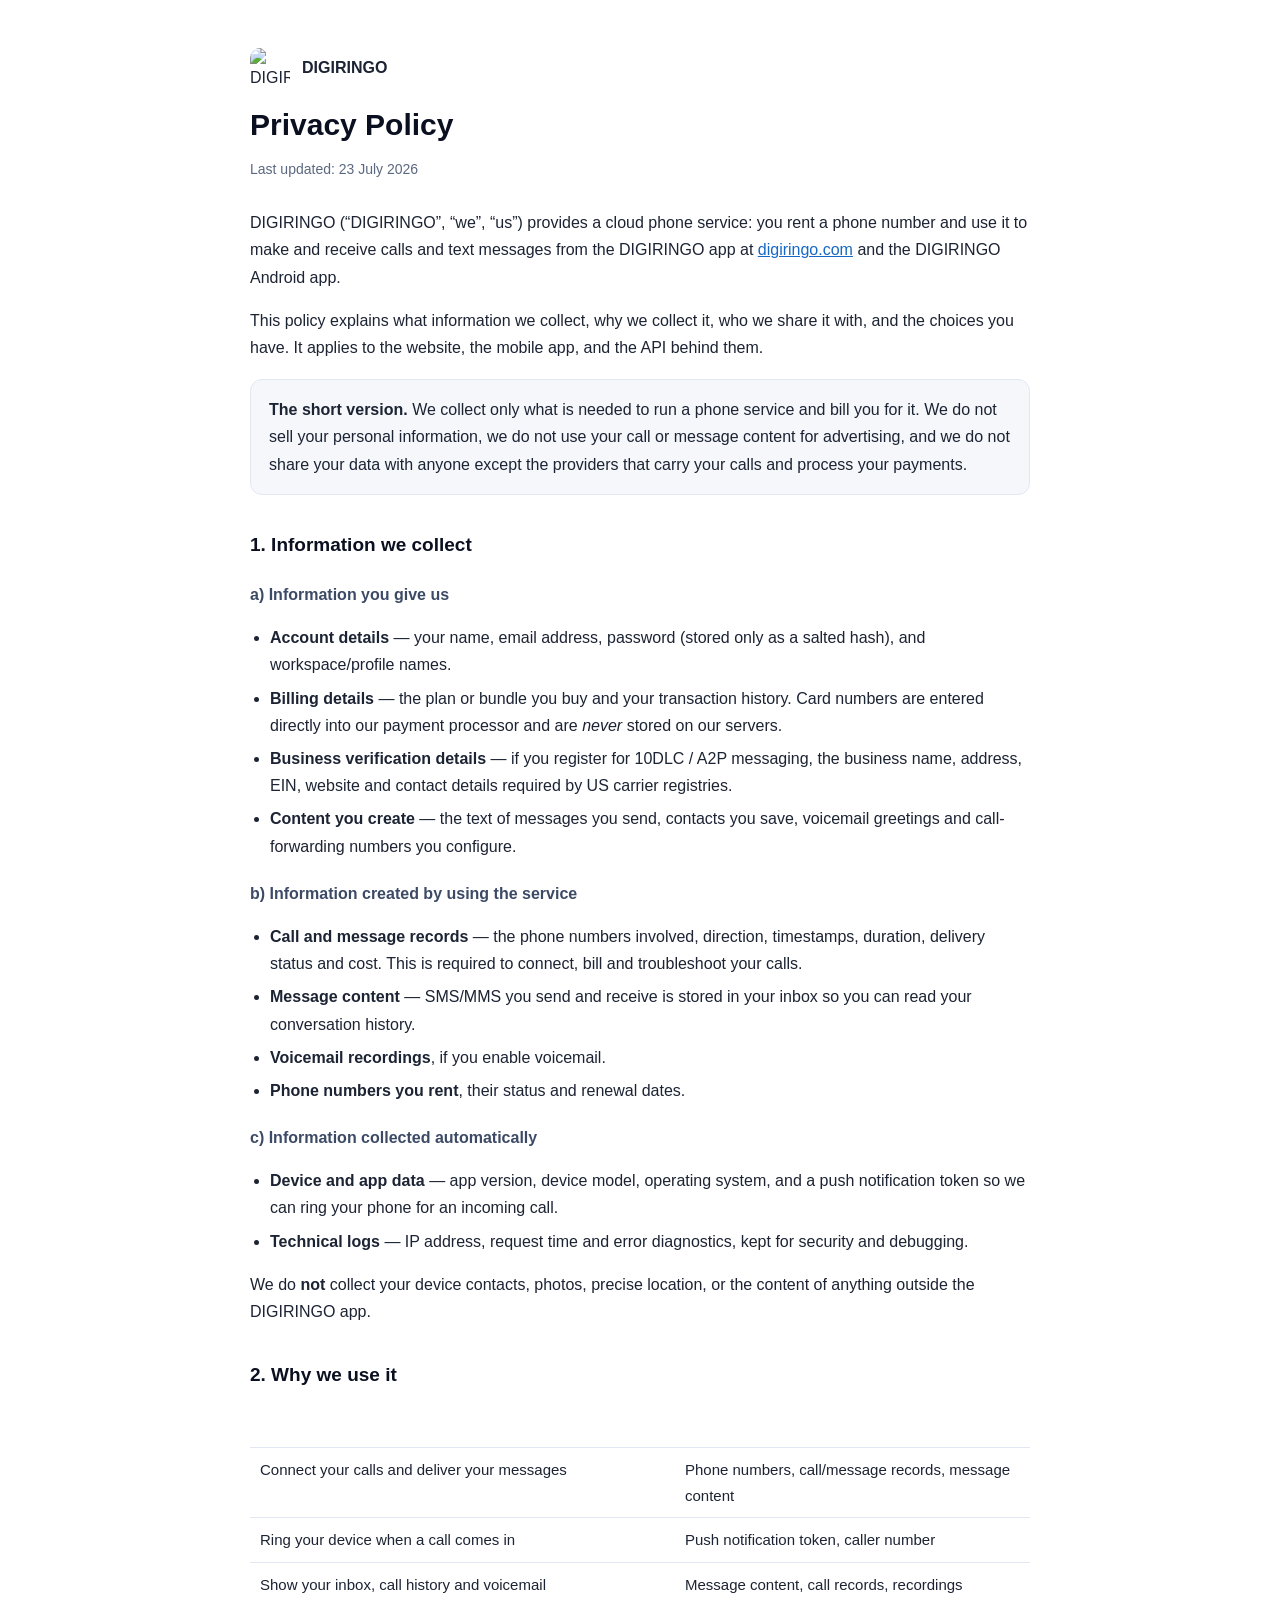
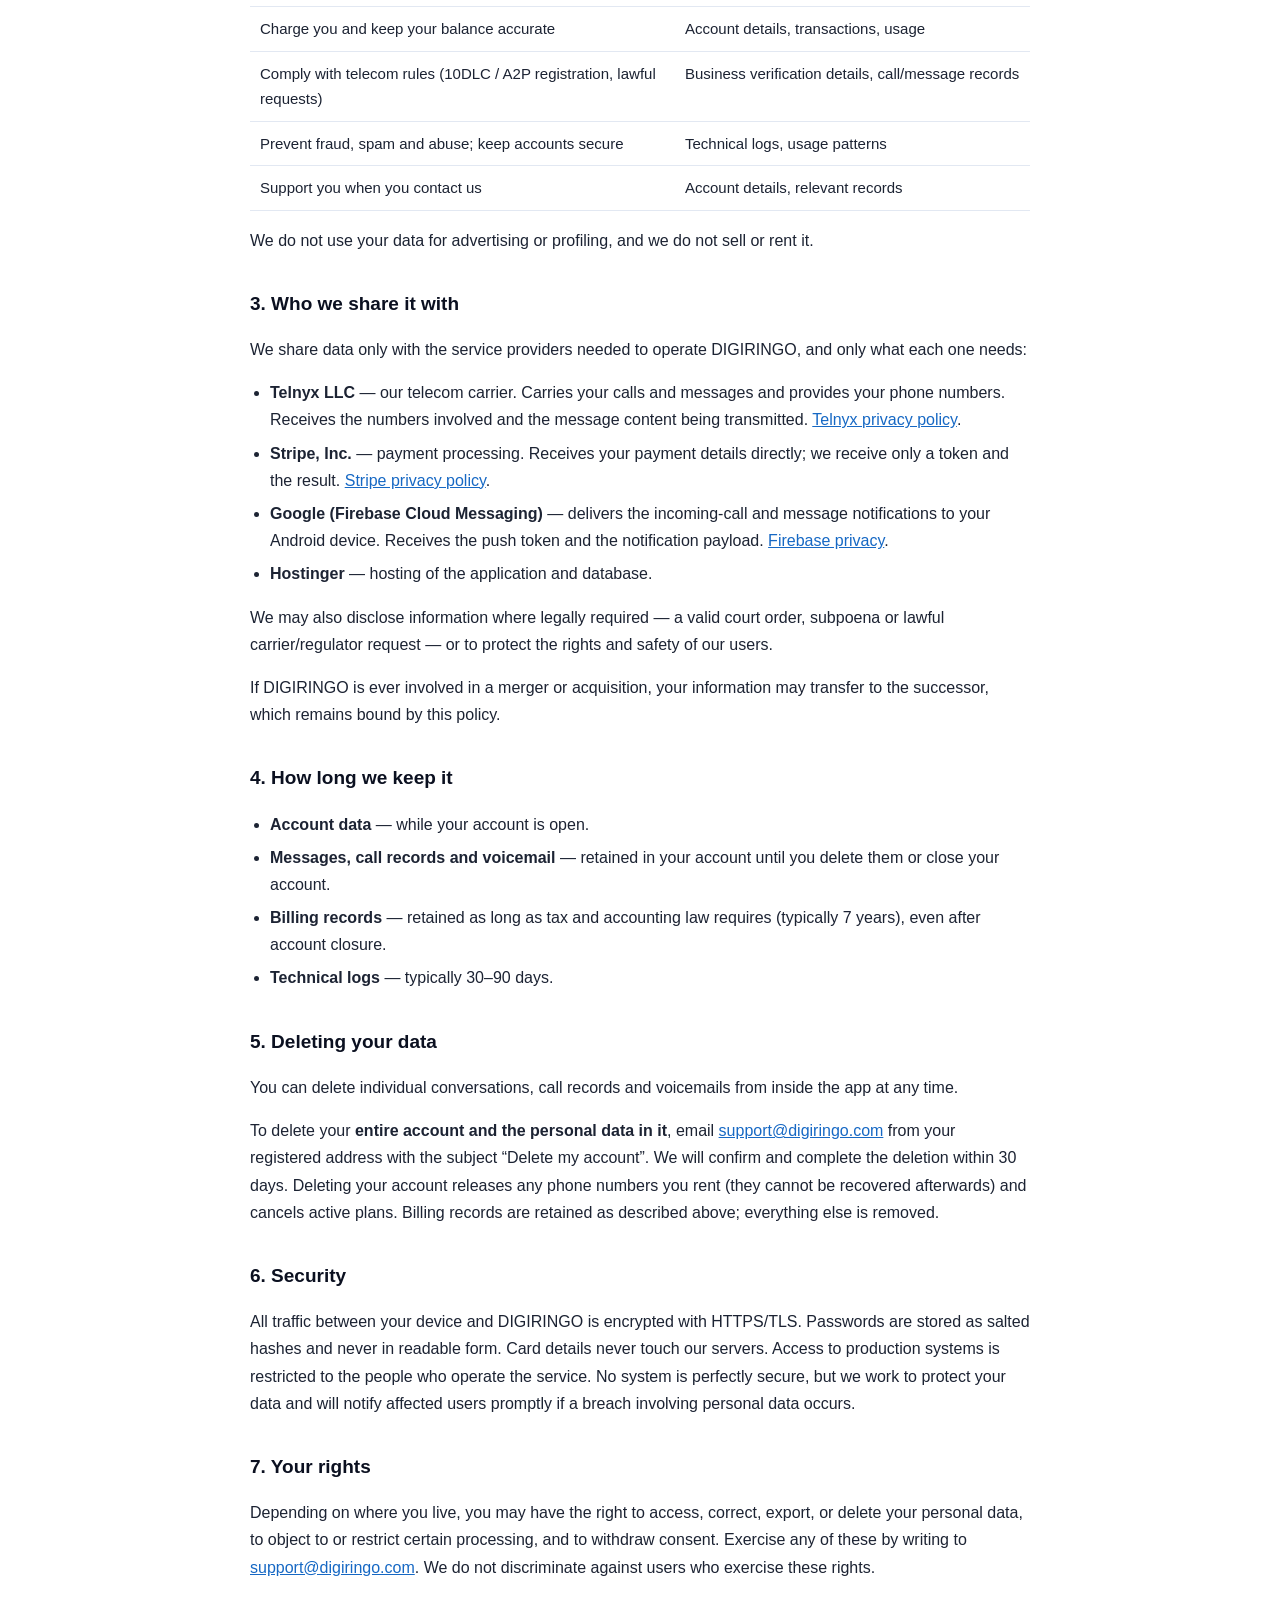
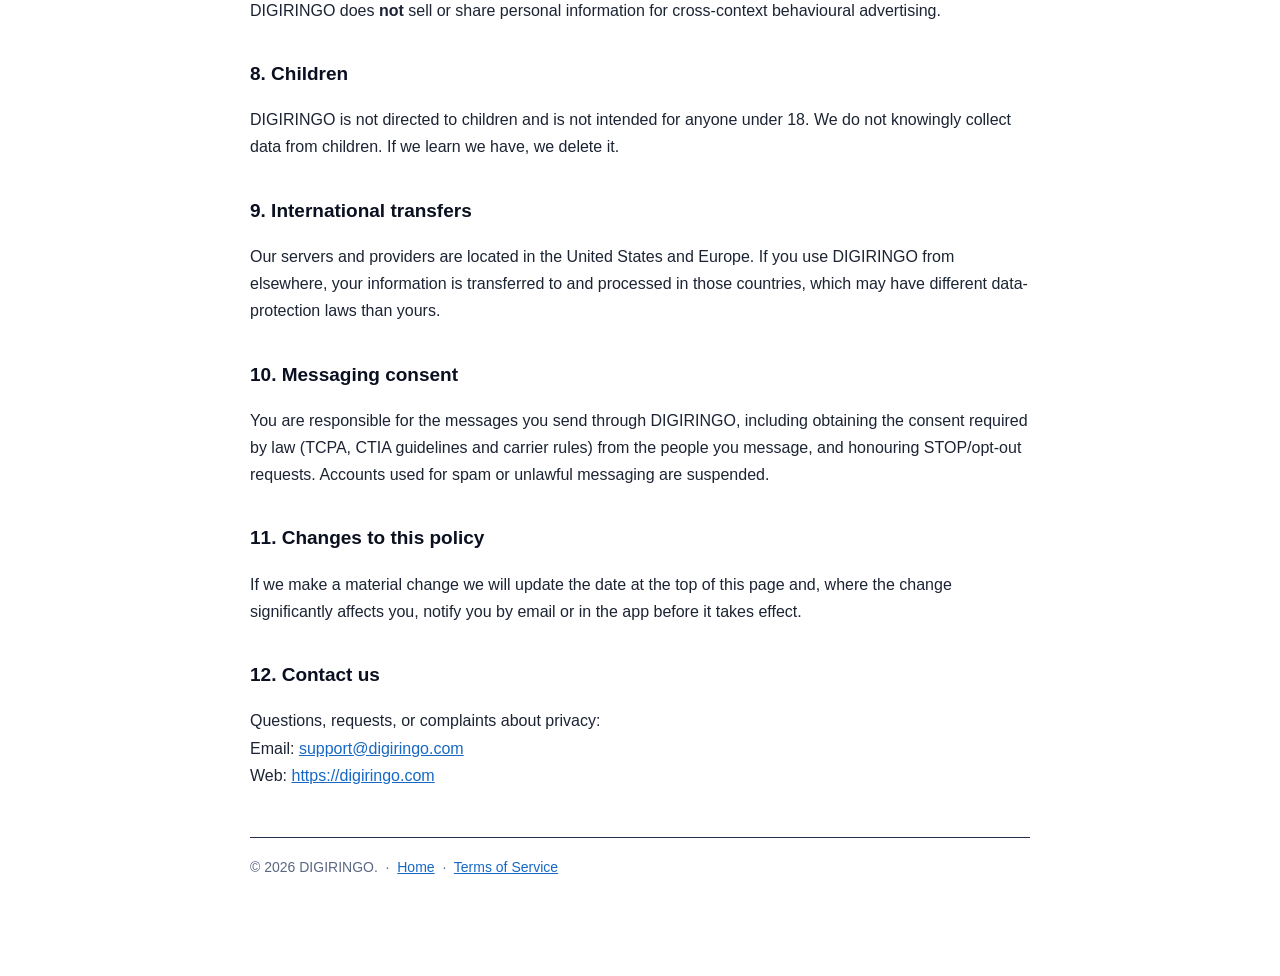
==== public/privacy.html @ 154d3644 "feat(legal): add /privacy and /terms pages + Play Store listing pack Google Play requires a public, " ====
<!doctype html>
<html lang="en">
<head>
<meta charset="utf-8" />
<meta name="viewport" content="width=device-width, initial-scale=1" />
<title>Privacy Policy — DIGIRINGO</title>
<meta name="description" content="How DIGIRINGO collects, uses, shares and protects your information." />
<link rel="icon" href="/icons/icon-192.png" />
<style>
  :root { color-scheme: light dark; }
  * { box-sizing: border-box; }
  body {
    margin: 0; padding: 48px 20px 96px;
    font: 16px/1.7 -apple-system, BlinkMacSystemFont, "Segoe UI", Roboto, Helvetica, Arial, sans-serif;
    background: #0b1020; color: #dbe2f0;
  }
  .wrap { max-width: 780px; margin: 0 auto; }
  a { color: #7cc4ff; }
  header { display: flex; align-items: center; gap: 12px; margin-bottom: 8px; }
  header img { width: 40px; height: 40px; border-radius: 10px; }
  h1 { font-size: 30px; line-height: 1.25; margin: 18px 0 6px; color: #fff; }
  h2 { font-size: 19px; margin: 34px 0 8px; color: #fff; }
  h3 { font-size: 16px; margin: 20px 0 4px; color: #b9c6de; }
  .meta { color: #8c9ab4; font-size: 14px; margin-bottom: 28px; }
  ul { padding-left: 20px; }
  li { margin: 6px 0; }
  table { width: 100%; border-collapse: collapse; margin: 12px 0; font-size: 15px; }
  th, td { text-align: left; padding: 9px 10px; border-bottom: 1px solid #23304d; vertical-align: top; }
  th { color: #fff; }
  .box { background: #131a30; border: 1px solid #23304d; border-radius: 12px; padding: 16px 18px; margin: 18px 0; }
  footer { margin-top: 48px; padding-top: 18px; border-top: 1px solid #23304d; color: #8c9ab4; font-size: 14px; }
  @media (prefers-color-scheme: light) {
    body { background: #fff; color: #1c2333; }
    h1, h2, h3 { color: #0b1020; }
    h3 { color: #3c4a66; }
    .meta, footer { color: #5b6880; }
    .box { background: #f5f7fb; border-color: #e2e8f2; }
    th, td { border-color: #e2e8f2; }
    a { color: #1668c4; }
  }
</style>
</head>
<body>
<div class="wrap">

  <header>
    <img src="/icons/icon-192.png" alt="DIGIRINGO" />
    <strong>DIGIRINGO</strong>
  </header>

  <h1>Privacy Policy</h1>
  <p class="meta">Last updated: 23 July 2026</p>

  <p>DIGIRINGO (“DIGIRINGO”, “we”, “us”) provides a cloud phone service: you rent a phone
  number and use it to make and receive calls and text messages from the DIGIRINGO app at
  <a href="https://digiringo.com">digiringo.com</a> and the DIGIRINGO Android app.</p>

  <p>This policy explains what information we collect, why we collect it, who we share it
  with, and the choices you have. It applies to the website, the mobile app, and the API
  behind them.</p>

  <div class="box">
    <strong>The short version.</strong> We collect only what is needed to run a phone
    service and bill you for it. We do not sell your personal information, we do not use
    your call or message content for advertising, and we do not share your data with
    anyone except the providers that carry your calls and process your payments.
  </div>

  <h2>1. Information we collect</h2>

  <h3>a) Information you give us</h3>
  <ul>
    <li><strong>Account details</strong> — your name, email address, password (stored only as a salted hash), and workspace/profile names.</li>
    <li><strong>Billing details</strong> — the plan or bundle you buy and your transaction history. Card numbers are entered directly into our payment processor and are <em>never</em> stored on our servers.</li>
    <li><strong>Business verification details</strong> — if you register for 10DLC / A2P messaging, the business name, address, EIN, website and contact details required by US carrier registries.</li>
    <li><strong>Content you create</strong> — the text of messages you send, contacts you save, voicemail greetings and call-forwarding numbers you configure.</li>
  </ul>

  <h3>b) Information created by using the service</h3>
  <ul>
    <li><strong>Call and message records</strong> — the phone numbers involved, direction, timestamps, duration, delivery status and cost. This is required to connect, bill and troubleshoot your calls.</li>
    <li><strong>Message content</strong> — SMS/MMS you send and receive is stored in your inbox so you can read your conversation history.</li>
    <li><strong>Voicemail recordings</strong>, if you enable voicemail.</li>
    <li><strong>Phone numbers you rent</strong>, their status and renewal dates.</li>
  </ul>

  <h3>c) Information collected automatically</h3>
  <ul>
    <li><strong>Device and app data</strong> — app version, device model, operating system, and a push notification token so we can ring your phone for an incoming call.</li>
    <li><strong>Technical logs</strong> — IP address, request time and error diagnostics, kept for security and debugging.</li>
  </ul>

  <p>We do <strong>not</strong> collect your device contacts, photos, precise location, or
  the content of anything outside the DIGIRINGO app.</p>

  <h2>2. Why we use it</h2>
  <table>
    <tr><th>Purpose</th><th>Data used</th></tr>
    <tr><td>Connect your calls and deliver your messages</td><td>Phone numbers, call/message records, message content</td></tr>
    <tr><td>Ring your device when a call comes in</td><td>Push notification token, caller number</td></tr>
    <tr><td>Show your inbox, call history and voicemail</td><td>Message content, call records, recordings</td></tr>
    <tr><td>Charge you and keep your balance accurate</td><td>Account details, transactions, usage</td></tr>
    <tr><td>Comply with telecom rules (10DLC / A2P registration, lawful requests)</td><td>Business verification details, call/message records</td></tr>
    <tr><td>Prevent fraud, spam and abuse; keep accounts secure</td><td>Technical logs, usage patterns</td></tr>
    <tr><td>Support you when you contact us</td><td>Account details, relevant records</td></tr>
  </table>

  <p>We do not use your data for advertising or profiling, and we do not sell or rent it.</p>

  <h2>3. Who we share it with</h2>
  <p>We share data only with the service providers needed to operate DIGIRINGO, and only
  what each one needs:</p>
  <ul>
    <li><strong>Telnyx LLC</strong> — our telecom carrier. Carries your calls and messages and provides your phone numbers. Receives the numbers involved and the message content being transmitted. <a href="https://telnyx.com/privacy-policy" rel="noopener" target="_blank">Telnyx privacy policy</a>.</li>
    <li><strong>Stripe, Inc.</strong> — payment processing. Receives your payment details directly; we receive only a token and the result. <a href="https://stripe.com/privacy" rel="noopener" target="_blank">Stripe privacy policy</a>.</li>
    <li><strong>Google (Firebase Cloud Messaging)</strong> — delivers the incoming-call and message notifications to your Android device. Receives the push token and the notification payload. <a href="https://firebase.google.com/support/privacy" rel="noopener" target="_blank">Firebase privacy</a>.</li>
    <li><strong>Hostinger</strong> — hosting of the application and database.</li>
  </ul>
  <p>We may also disclose information where legally required — a valid court order, subpoena
  or lawful carrier/regulator request — or to protect the rights and safety of our users.</p>
  <p>If DIGIRINGO is ever involved in a merger or acquisition, your information may transfer
  to the successor, which remains bound by this policy.</p>

  <h2>4. How long we keep it</h2>
  <ul>
    <li><strong>Account data</strong> — while your account is open.</li>
    <li><strong>Messages, call records and voicemail</strong> — retained in your account until you delete them or close your account.</li>
    <li><strong>Billing records</strong> — retained as long as tax and accounting law requires (typically 7 years), even after account closure.</li>
    <li><strong>Technical logs</strong> — typically 30–90 days.</li>
  </ul>

  <h2>5. Deleting your data</h2>
  <p>You can delete individual conversations, call records and voicemails from inside the
  app at any time.</p>
  <p>To delete your <strong>entire account and the personal data in it</strong>, email
  <a href="mailto:support@digiringo.com">support@digiringo.com</a> from your registered
  address with the subject “Delete my account”. We will confirm and complete the deletion
  within 30 days. Deleting your account releases any phone numbers you rent (they cannot be
  recovered afterwards) and cancels active plans. Billing records are retained as described
  above; everything else is removed.</p>

  <h2>6. Security</h2>
  <p>All traffic between your device and DIGIRINGO is encrypted with HTTPS/TLS. Passwords
  are stored as salted hashes and never in readable form. Card details never touch our
  servers. Access to production systems is restricted to the people who operate the
  service. No system is perfectly secure, but we work to protect your data and will notify
  affected users promptly if a breach involving personal data occurs.</p>

  <h2>7. Your rights</h2>
  <p>Depending on where you live, you may have the right to access, correct, export, or
  delete your personal data, to object to or restrict certain processing, and to withdraw
  consent. Exercise any of these by writing to
  <a href="mailto:support@digiringo.com">support@digiringo.com</a>. We do not discriminate
  against users who exercise these rights.</p>
  <p>DIGIRINGO does <strong>not</strong> sell or share personal information for
  cross-context behavioural advertising.</p>

  <h2>8. Children</h2>
  <p>DIGIRINGO is not directed to children and is not intended for anyone under 18. We do
  not knowingly collect data from children. If we learn we have, we delete it.</p>

  <h2>9. International transfers</h2>
  <p>Our servers and providers are located in the United States and Europe. If you use
  DIGIRINGO from elsewhere, your information is transferred to and processed in those
  countries, which may have different data-protection laws than yours.</p>

  <h2>10. Messaging consent</h2>
  <p>You are responsible for the messages you send through DIGIRINGO, including obtaining
  the consent required by law (TCPA, CTIA guidelines and carrier rules) from the people you
  message, and honouring STOP/opt-out requests. Accounts used for spam or unlawful
  messaging are suspended.</p>

  <h2>11. Changes to this policy</h2>
  <p>If we make a material change we will update the date at the top of this page and, where
  the change significantly affects you, notify you by email or in the app before it takes
  effect.</p>

  <h2>12. Contact us</h2>
  <p>Questions, requests, or complaints about privacy:<br />
  Email: <a href="mailto:support@digiringo.com">support@digiringo.com</a><br />
  Web: <a href="https://digiringo.com">https://digiringo.com</a></p>

  <footer>
    © 2026 DIGIRINGO. &nbsp;·&nbsp; <a href="/">Home</a> &nbsp;·&nbsp; <a href="/terms">Terms of Service</a>
  </footer>

</div>
</body>
</html>
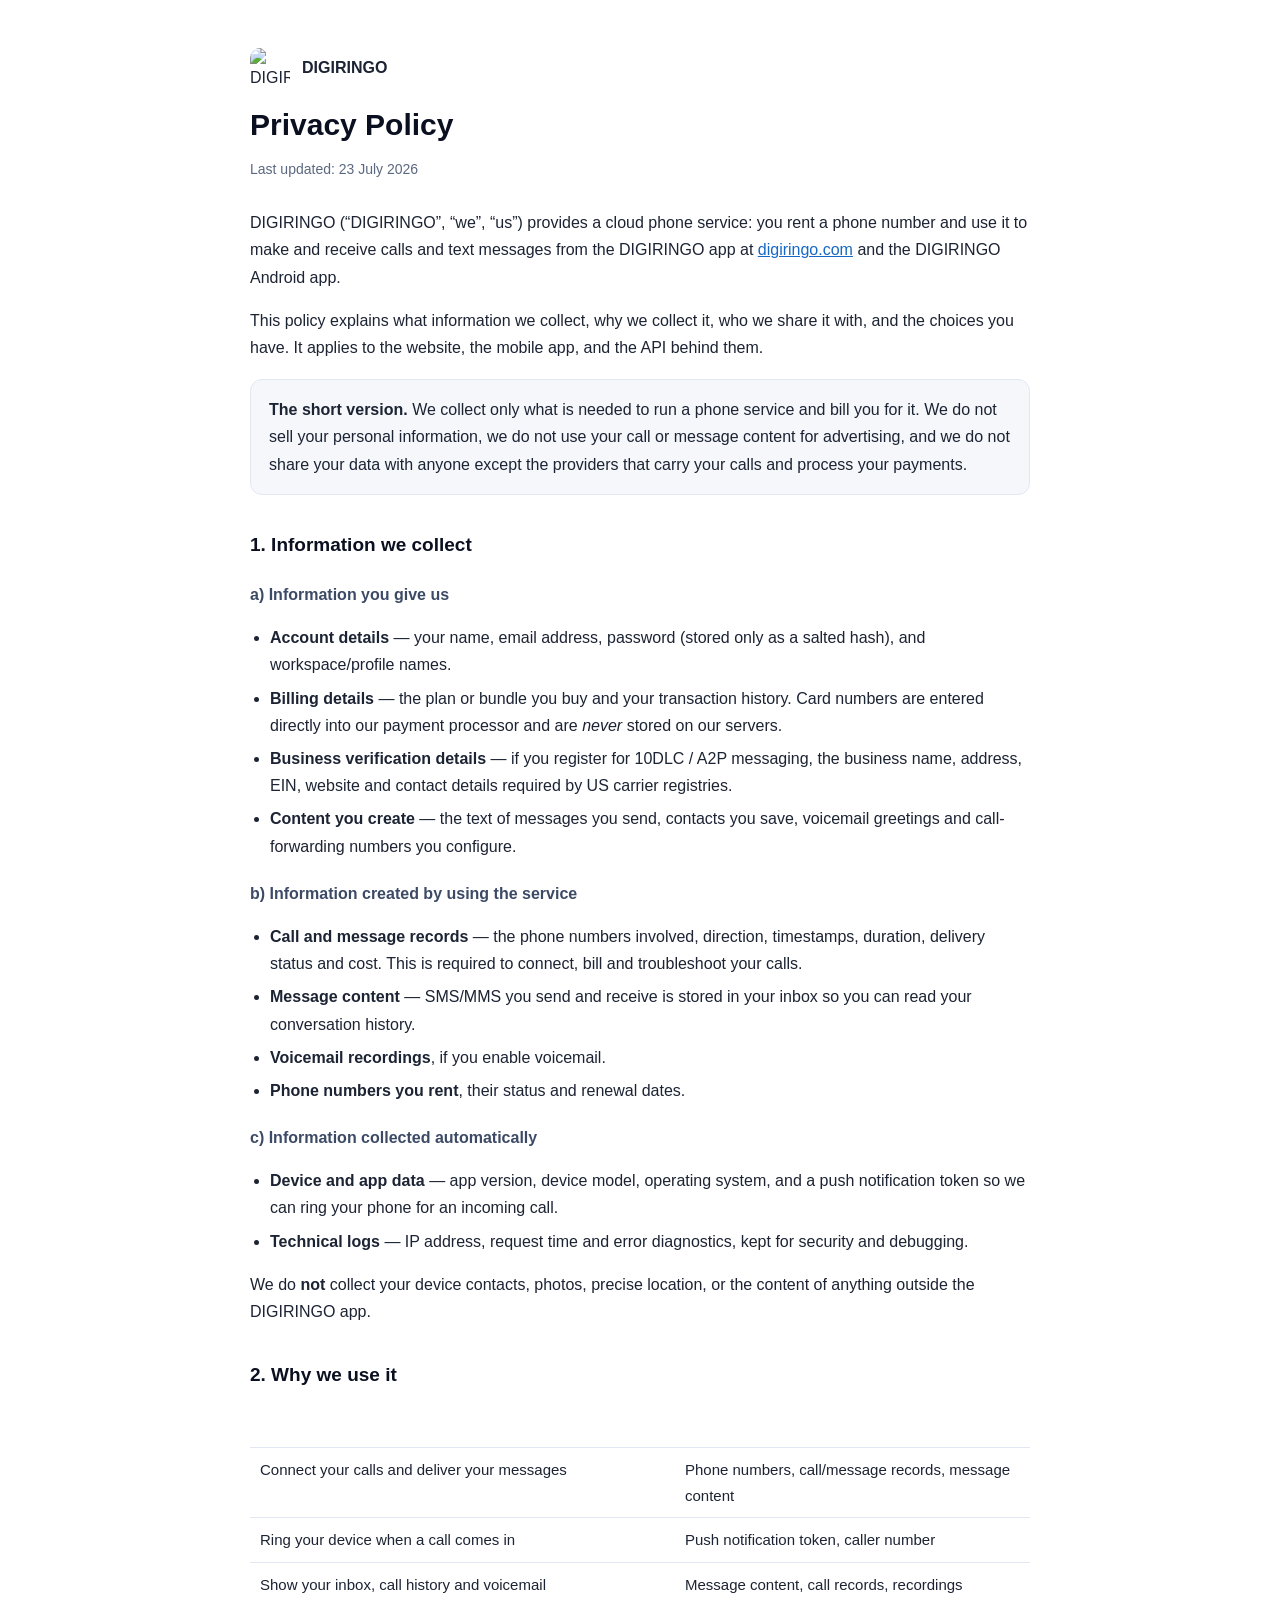
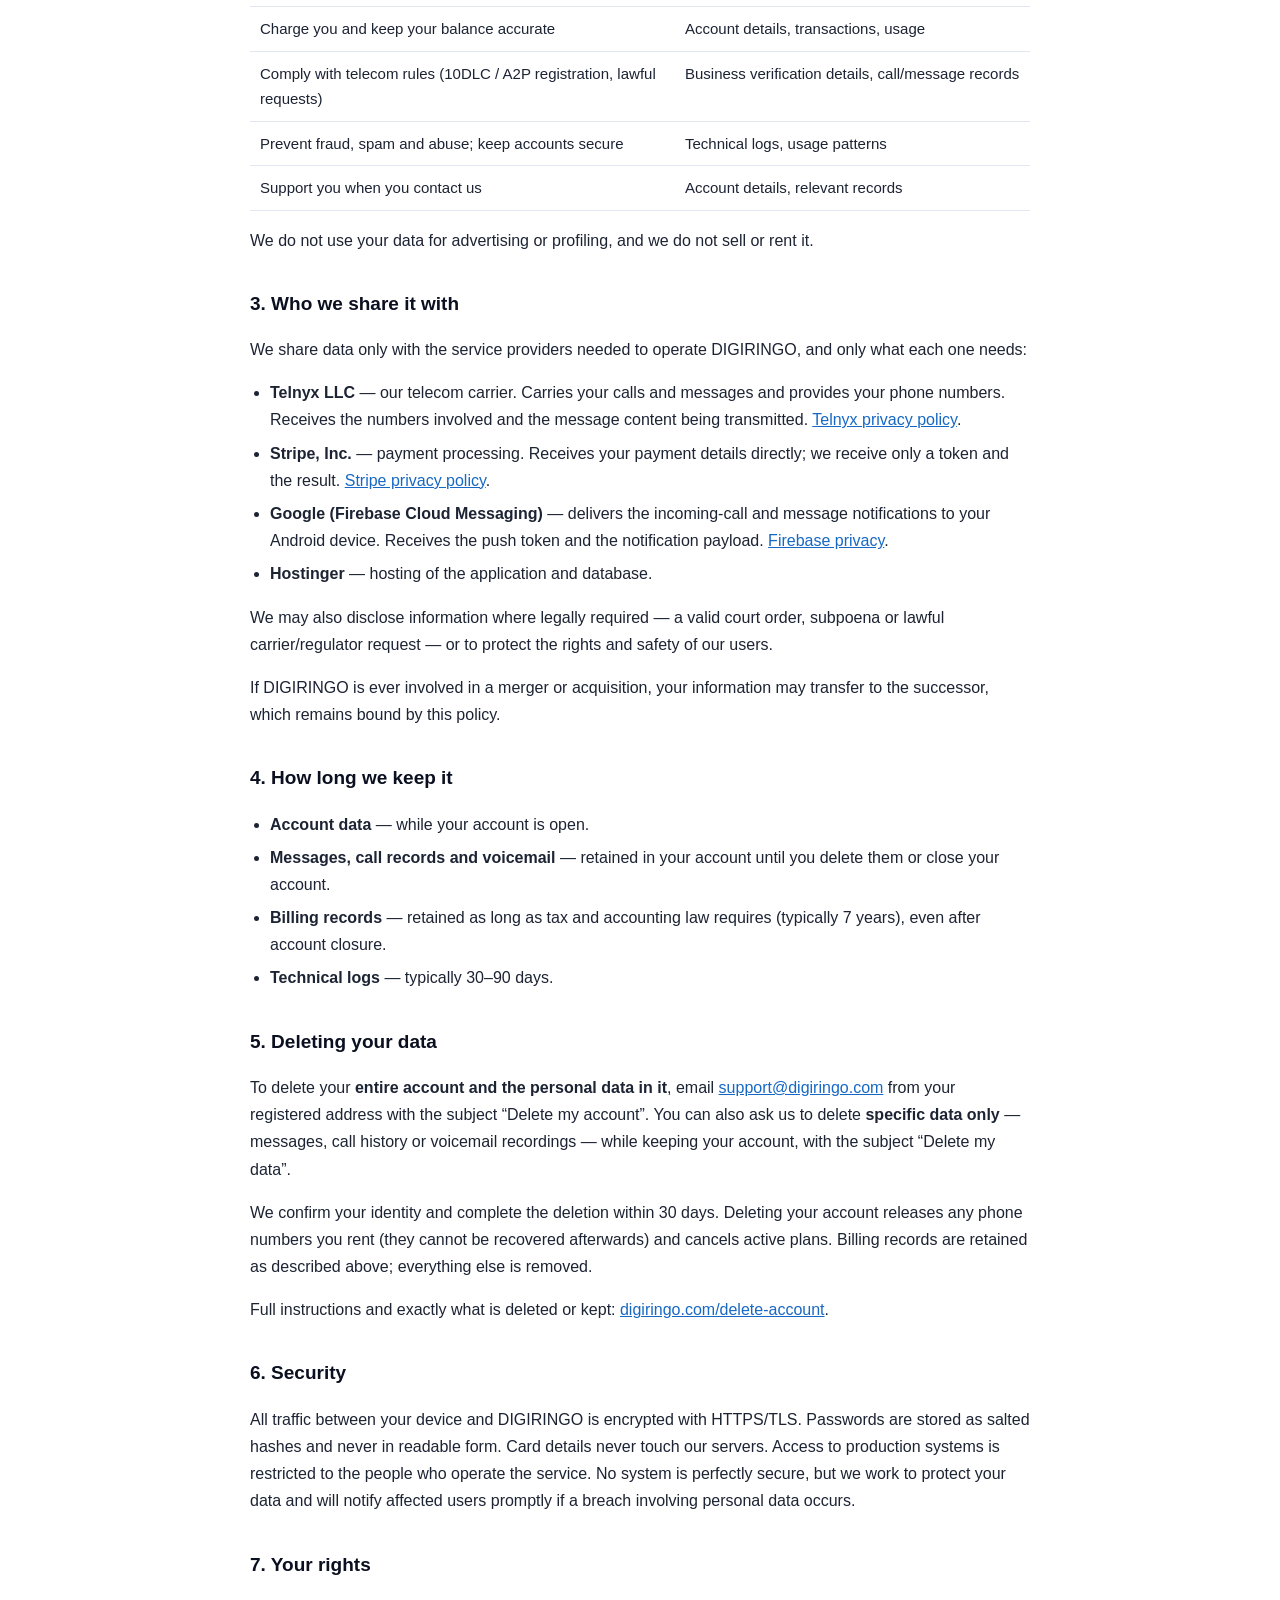
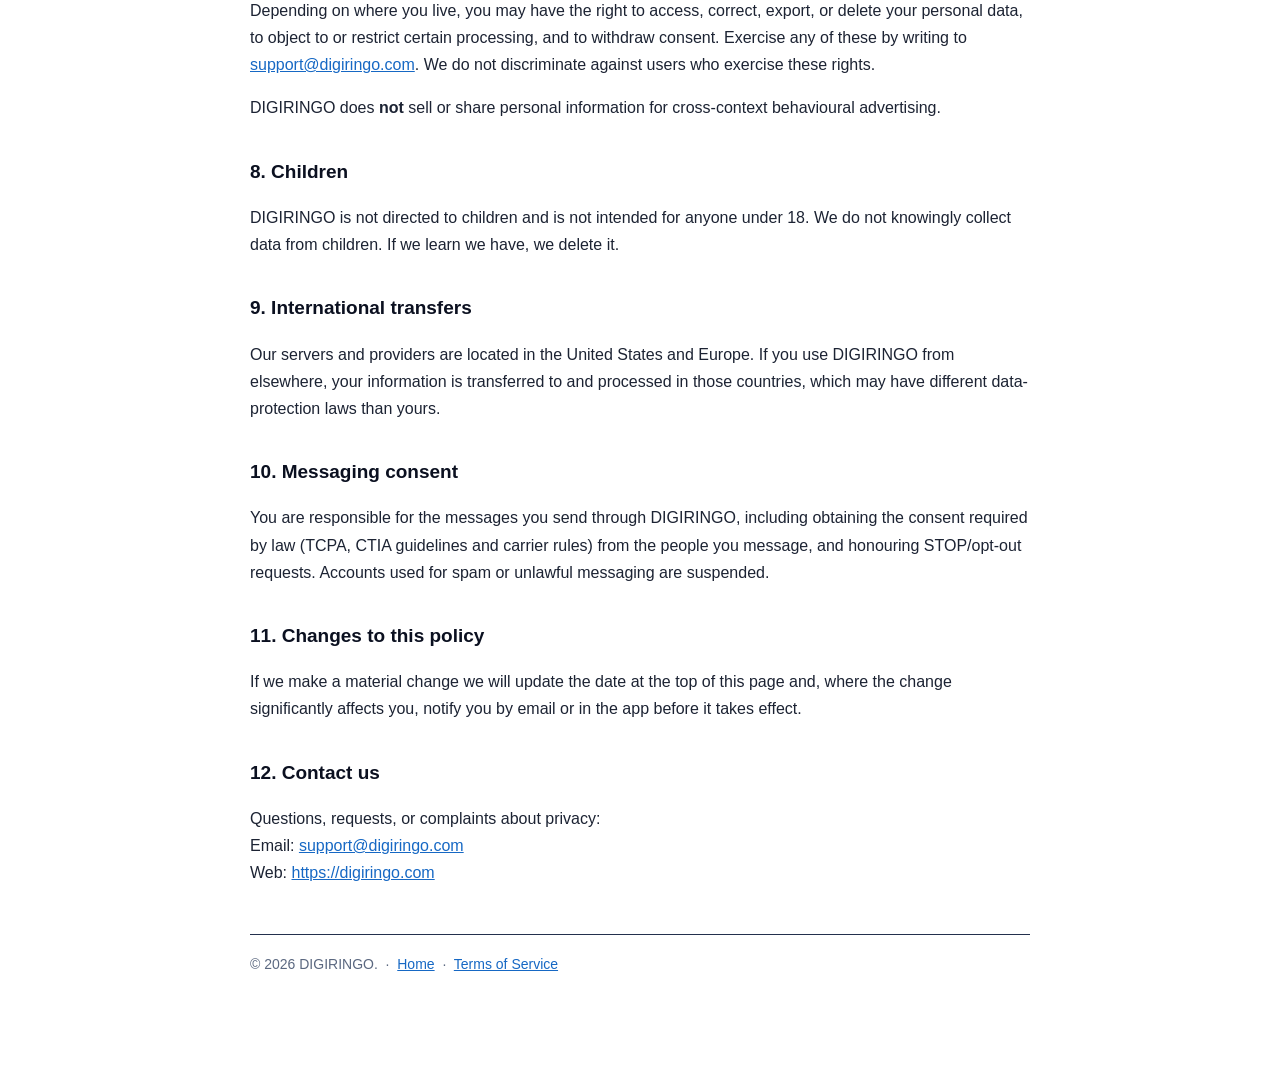
==== commit a2a18373: "feat(legal): add /delete-account page for Play's data-deletion requirement Play Console's Data safet" ====
--- a/public/privacy.html
+++ b/public/privacy.html
@@ -130,14 +130,17 @@
   </ul>
 
   <h2>5. Deleting your data</h2>
-  <p>You can delete individual conversations, call records and voicemails from inside the
-  app at any time.</p>
   <p>To delete your <strong>entire account and the personal data in it</strong>, email
   <a href="mailto:support@digiringo.com">support@digiringo.com</a> from your registered
-  address with the subject “Delete my account”. We will confirm and complete the deletion
-  within 30 days. Deleting your account releases any phone numbers you rent (they cannot be
-  recovered afterwards) and cancels active plans. Billing records are retained as described
-  above; everything else is removed.</p>
+  address with the subject “Delete my account”. You can also ask us to delete
+  <strong>specific data only</strong> — messages, call history or voicemail recordings —
+  while keeping your account, with the subject “Delete my data”.</p>
+  <p>We confirm your identity and complete the deletion within 30 days. Deleting your
+  account releases any phone numbers you rent (they cannot be recovered afterwards) and
+  cancels active plans. Billing records are retained as described above; everything else is
+  removed.</p>
+  <p>Full instructions and exactly what is deleted or kept:
+  <a href="/delete-account">digiringo.com/delete-account</a>.</p>
 
   <h2>6. Security</h2>
   <p>All traffic between your device and DIGIRINGO is encrypted with HTTPS/TLS. Passwords
